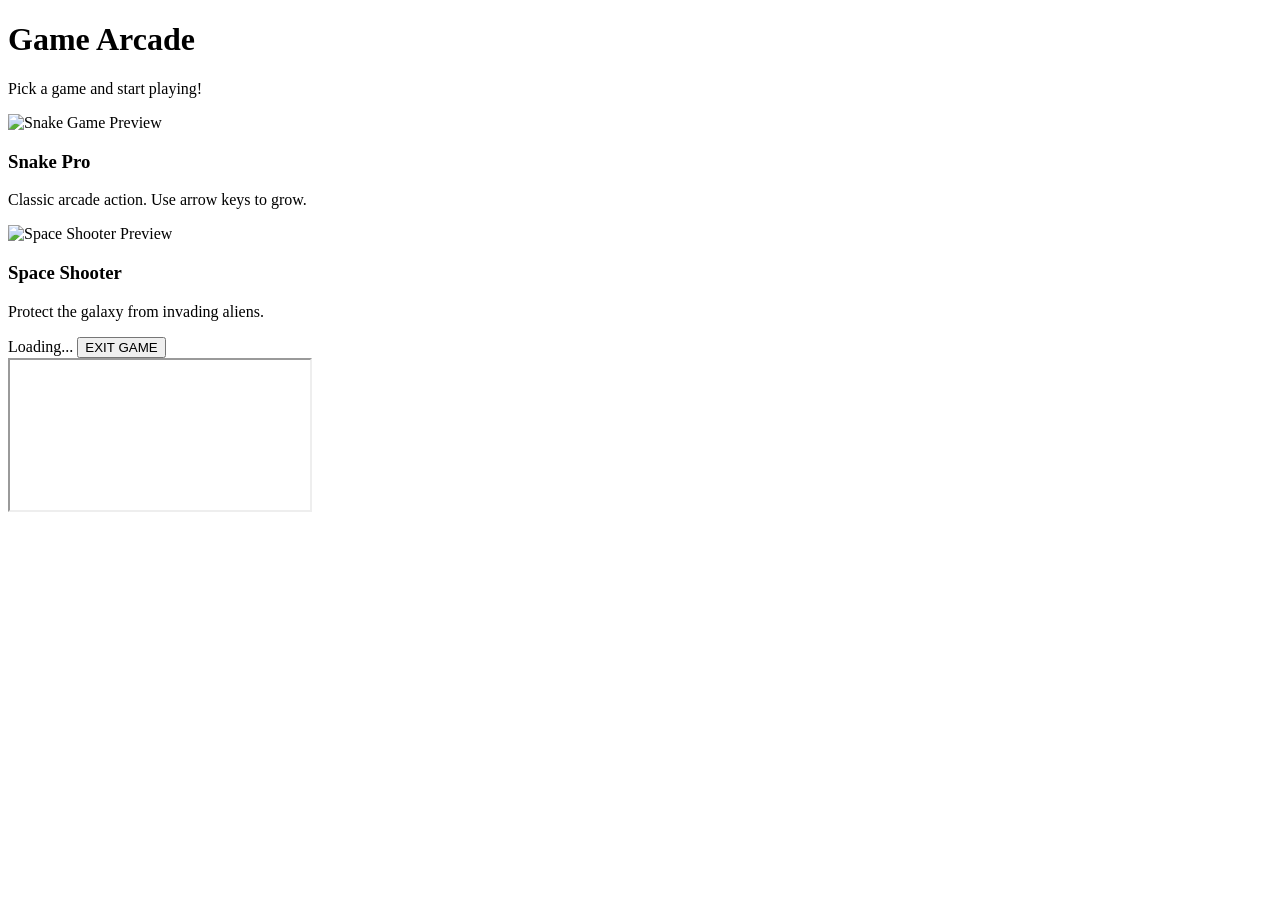
==== index.html @ 24d1bcae "create game collection dashboard" ====
<!DOCTYPE html>
<html lang="en">
<head>
    <meta charset="UTF-8">
    <meta name="viewport" content="width=device-width, initial-scale=1.0">
    <title>My Game Hub</title>
    <link rel="stylesheet" href="style.css">
</head>
<body>

    <header>
        <h1>Game Arcade</h1>
        <p>Pick a game and start playing!</p>
    </header>

    <main class="game-grid">
        <div class="game-card" onclick="openGame('game1/index.html', 'Snake Pro')">
            <img src="images/snake.jpg" alt="Snake Game Preview">
            <div class="game-info">
                <h3>Snake Pro</h3>
                <p>Classic arcade action. Use arrow keys to grow.</p>
            </div>
        </div>

        <div class="game-card" onclick="openGame('game2/index.html', 'Space Shooter')">
            <img src="images/space.jpg" alt="Space Shooter Preview">
            <div class="game-info">
                <h3>Space Shooter</h3>
                <p>Protect the galaxy from invading aliens.</p>
            </div>
        </div>

        </main>

    <div id="game-overlay">
        <div class="overlay-bar">
            <span id="game-title-display">Loading...</span>
            <button class="exit-button" onclick="closeGame()">EXIT GAME</button>
        </div>
        <iframe id="game-iframe" src=""></iframe>
    </div>

    <script>
        const overlay = document.getElementById('game-overlay');
        const iframe = document.getElementById('game-iframe');
        const titleDisplay = document.getElementById('game-title-display');

        // 打开游戏：传入路径和游戏名称
        function openGame(url, title) {
            titleDisplay.innerText = title;
            iframe.src = url;
            overlay.style.display = 'flex';
            document.body.style.overflow = 'hidden'; // 防止主页面在后台滚动
        }

        // 关闭游戏
        function closeGame() {
            overlay.style.display = 'none';
            iframe.src = ''; // 清空 src 会立即停止游戏声音和运行
            document.body.style.overflow = 'auto';
        }

        // 允许按 ESC 键退出游戏
        document.addEventListener('keydown', (e) => {
            if (e.key === 'Escape') closeGame();
        });
    </script>
</body>
</html>
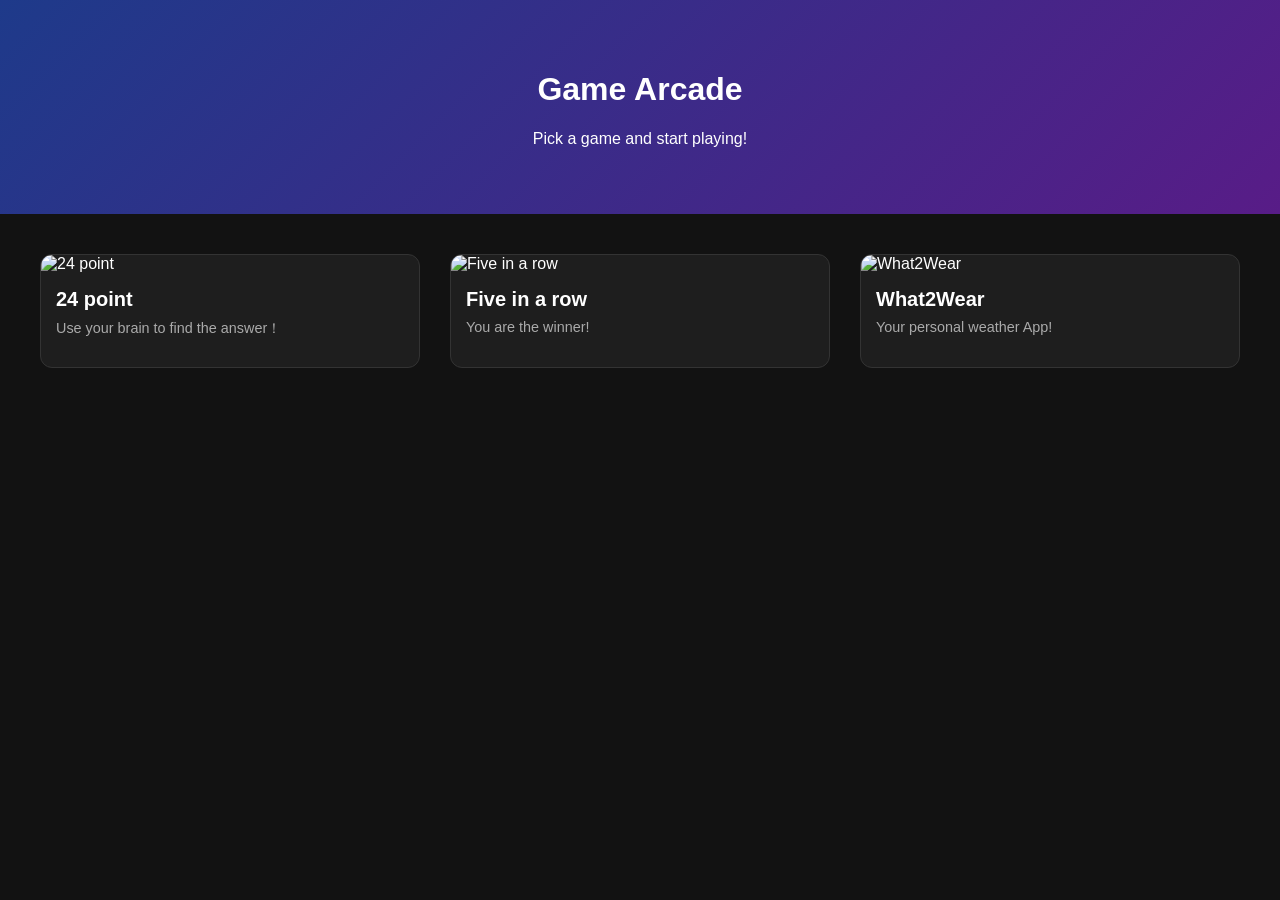
==== commit 107bd0f3: "Update index.html" ====
--- a/index.html
+++ b/index.html
@@ -13,54 +13,82 @@
         <p>Pick a game and start playing!</p>
     </header>
 
-    <main class="game-grid">
-        <div class="game-card" onclick="openGame('game1/index.html', 'Snake Pro')">
-            <img src="images/snake.jpg" alt="Snake Game Preview">
-            <div class="game-info">
-                <h3>Snake Pro</h3>
-                <p>Classic arcade action. Use arrow keys to grow.</p>
-            </div>
-        </div>
-
-        <div class="game-card" onclick="openGame('game2/index.html', 'Space Shooter')">
-            <img src="images/space.jpg" alt="Space Shooter Preview">
-            <div class="game-info">
-                <h3>Space Shooter</h3>
-                <p>Protect the galaxy from invading aliens.</p>
-            </div>
-        </div>
-
-        </main>
+    <main class="game-grid" id="game-container"></main>
 
     <div id="game-overlay">
         <div class="overlay-bar">
             <span id="game-title-display">Loading...</span>
-            <button class="exit-button" onclick="closeGame()">EXIT GAME</button>
+            <button class="exit-button" onclick="closeGame()">EXIT GAME (Esc)</button>
         </div>
         <iframe id="game-iframe" src=""></iframe>
     </div>
 
     <script>
+        const games = [
+            { 
+                title: "24 point", 
+                path: "24-point-game/index.html", 
+                img: "images/24pint.jpg", 
+                desc: "Use your brain to find the answer！" 
+            },
+            { 
+                title: "Five in a row", 
+                path: "Five-in-a-Row/index.html", 
+                img: "images/five.jpg", 
+                desc: "You are the winner!" 
+            },
+            { 
+                title: "What2Wear", 
+                path: "What2Wear/index.html", 
+                img: "images/What2Wear.jpg", 
+                desc: "Your personal weather App!" 
+            },
+            
+        ];
+
+        /* ---------------------------------------------------------
+           2. 自动生成卡片的逻辑 (THE LOGIC)
+           --------------------------------------------------------- */
+        const container = document.getElementById('game-container');
+
+        // 遍历数组，为每个游戏生成 HTML
+        games.forEach(game => {
+            const card = document.createElement('div');
+            card.className = 'game-card';
+            
+            // 点击卡片调用 openGame 函数
+            card.onclick = () => openGame(game.path, game.title);
+
+            card.innerHTML = `
+                <img src="${game.img}" alt="${game.title}">
+                <div class="game-info">
+                    <h3>${game.title}</h3>
+                    <p>${game.desc}</p>
+                </div>
+            `;
+            container.appendChild(card);
+        });
+
+        /* ---------------------------------------------------------
+           3. 游戏运行控制 (THE CONTROLS)
+           --------------------------------------------------------- */
         const overlay = document.getElementById('game-overlay');
         const iframe = document.getElementById('game-iframe');
         const titleDisplay = document.getElementById('game-title-display');
 
-        // 打开游戏：传入路径和游戏名称
         function openGame(url, title) {
             titleDisplay.innerText = title;
             iframe.src = url;
             overlay.style.display = 'flex';
-            document.body.style.overflow = 'hidden'; // 防止主页面在后台滚动
+            document.body.style.overflow = 'hidden';
         }
 
-        // 关闭游戏
         function closeGame() {
             overlay.style.display = 'none';
-            iframe.src = ''; // 清空 src 会立即停止游戏声音和运行
+            iframe.src = '';
             document.body.style.overflow = 'auto';
         }
 
-        // 允许按 ESC 键退出游戏
         document.addEventListener('keydown', (e) => {
             if (e.key === 'Escape') closeGame();
         });
--- a/style.css
+++ b/style.css
@@ -0,0 +1,90 @@
+/* General Page Styling */
+body {
+    margin: 0;
+    padding: 0;
+    font-family: 'Segoe UI', sans-serif;
+    background-color: #121212;
+    color: #ffffff;
+}
+
+header {
+    text-align: center;
+    padding: 50px 20px;
+    background: linear-gradient(135deg, #1e3a8a, #581c87);
+}
+
+/* Grid Layout for Game Cards */
+.game-grid {
+    display: grid;
+    grid-template-columns: repeat(auto-fill, minmax(280px, 1fr));
+    gap: 30px;
+    padding: 40px;
+    max-width: 1200px;
+    margin: 0 auto;
+}
+
+/* Individual Card Styling */
+.game-card {
+    background-color: #1e1e1e;
+    border-radius: 12px;
+    overflow: hidden;
+    cursor: pointer;
+    transition: transform 0.3s ease, border 0.3s ease;
+    border: 1px solid #333;
+}
+
+.game-card:hover {
+    transform: scale(1.05);
+    border-color: #3b82f6;
+}
+
+.game-card img {
+    width: 100%;
+    height: 180px;
+    object-fit: cover; /* 保证图片不拉伸 */
+}
+
+.game-info {
+    padding: 15px;
+}
+
+.game-info h3 { margin: 0; font-size: 1.25rem; }
+.game-info p { color: #aaa; font-size: 0.9rem; margin-top: 8px; }
+
+/* Fullscreen Overlay System */
+#game-overlay {
+    display: none;
+    position: fixed;
+    top: 0;
+    left: 0;
+    width: 100%;
+    height: 100%;
+    background: #000;
+    z-index: 1000;
+    flex-direction: column;
+}
+
+.overlay-bar {
+    height: 50px;
+    background: #222;
+    display: flex;
+    justify-content: space-between;
+    align-items: center;
+    padding: 0 20px;
+}
+
+.exit-button {
+    background: #dc2626;
+    color: white;
+    border: none;
+    padding: 5px 15px;
+    border-radius: 4px;
+    cursor: pointer;
+    font-weight: bold;
+}
+
+#game-iframe {
+    width: 100%;
+    flex-grow: 1; /* 占据剩余的所有空间 */
+    border: none;
+}
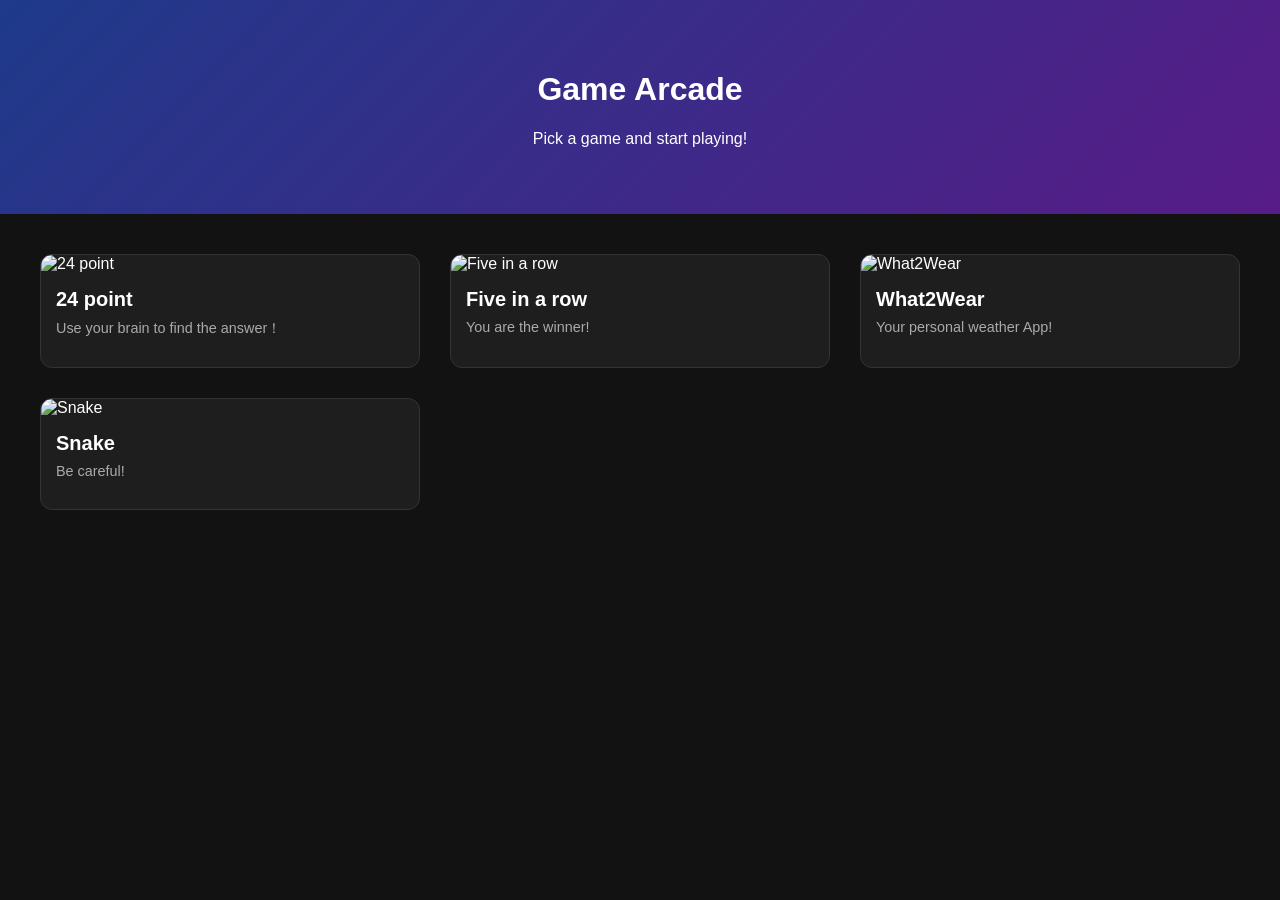
==== commit 8b09bfc1: "added game" ====
--- a/index.html
+++ b/index.html
@@ -42,6 +42,12 @@
                 path: "What2Wear/index.html", 
                 img: "images/What2Wear.jpg", 
                 desc: "Your personal weather App!" 
+            },
+            { 
+                title: "Snake", 
+                path: "snake/index.html", 
+                img: "images/snake.jpg", 
+                desc: "Be careful!" 
             },
             
         ];
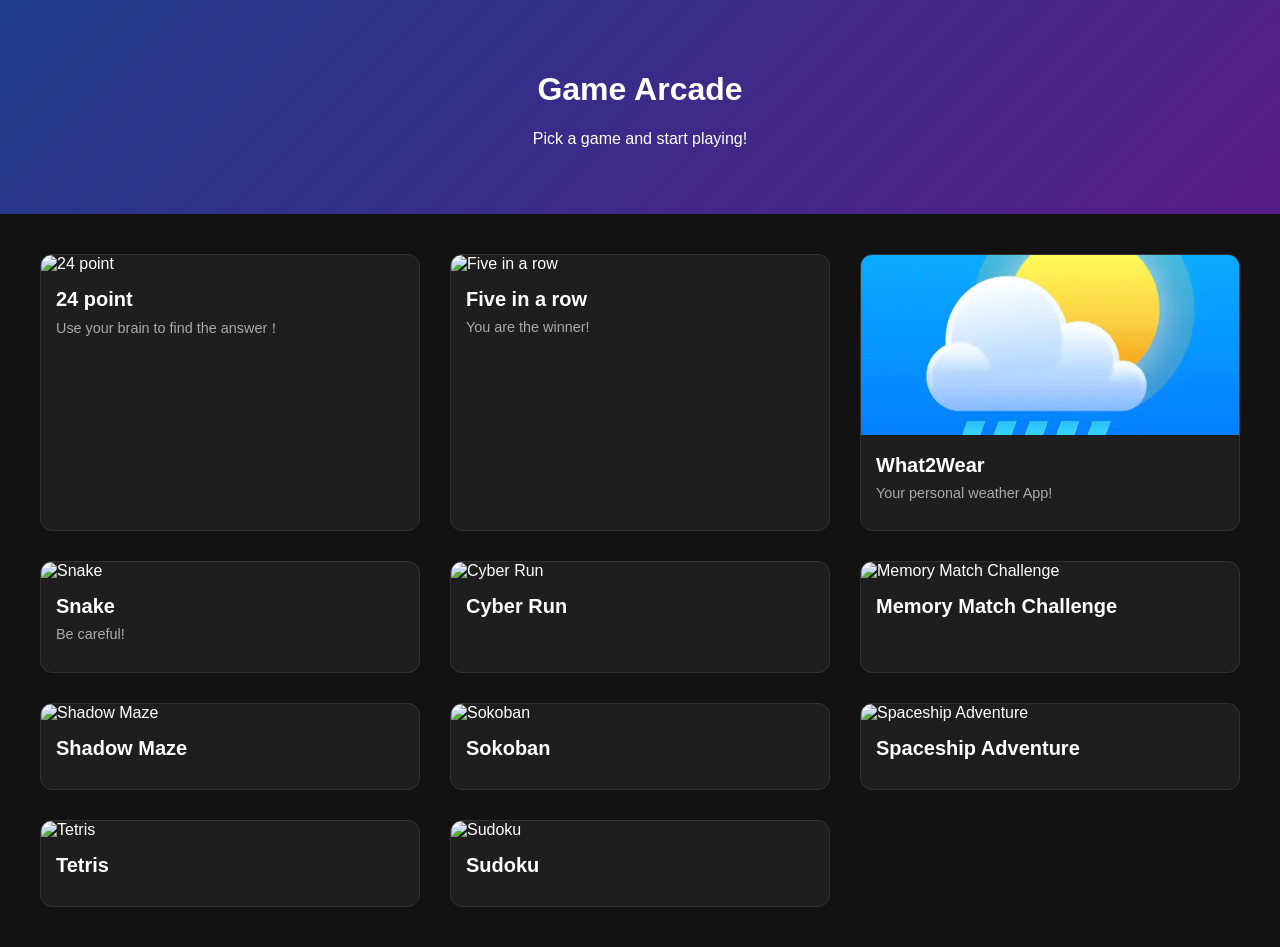
==== commit c805207d: "added games in dashborad" ====
--- a/index.html
+++ b/index.html
@@ -48,6 +48,48 @@
                 path: "snake/index.html", 
                 img: "images/snake.jpg", 
                 desc: "Be careful!" 
+            },
+            { 
+                title: "Cyber Run", 
+                path: "Cyber-Run/index.html", 
+                img: "images/Cyber-Run.jpg", 
+                desc: " " 
+            },
+            { 
+                title: "Memory Match Challenge", 
+                path: "Memory-Match-Challenge/index.html", 
+                img: "images/Memory-Match-Challenge.jpg", 
+                desc: " " 
+            },
+            { 
+                title: "Shadow Maze", 
+                path: "Shadow-Maze/index.html", 
+                img: "images/Shadow-Maze.jpg", 
+                desc: " " 
+            },
+            { 
+                title: "Sokoban", 
+                path: "Sokoban/index.html", 
+                img: "images/Sokoban.jpg", 
+                desc: " " 
+            },
+            { 
+                title: "Spaceship Adventure", 
+                path: "Spaceship-adventure/index.html", 
+                img: "images/Spaceship-adventure.jpg", 
+                desc: " " 
+            },
+            { 
+                title: "Tetris", 
+                path: "Tetris/index.html", 
+                img: "images/Tetris.jpg", 
+                desc: " " 
+            },
+            { 
+                title: "Sudoku", 
+                path: "Sudoku-game/index.html", 
+                img: "images/Sudoku-game.jpg", 
+                desc: " " 
             },
             
         ];
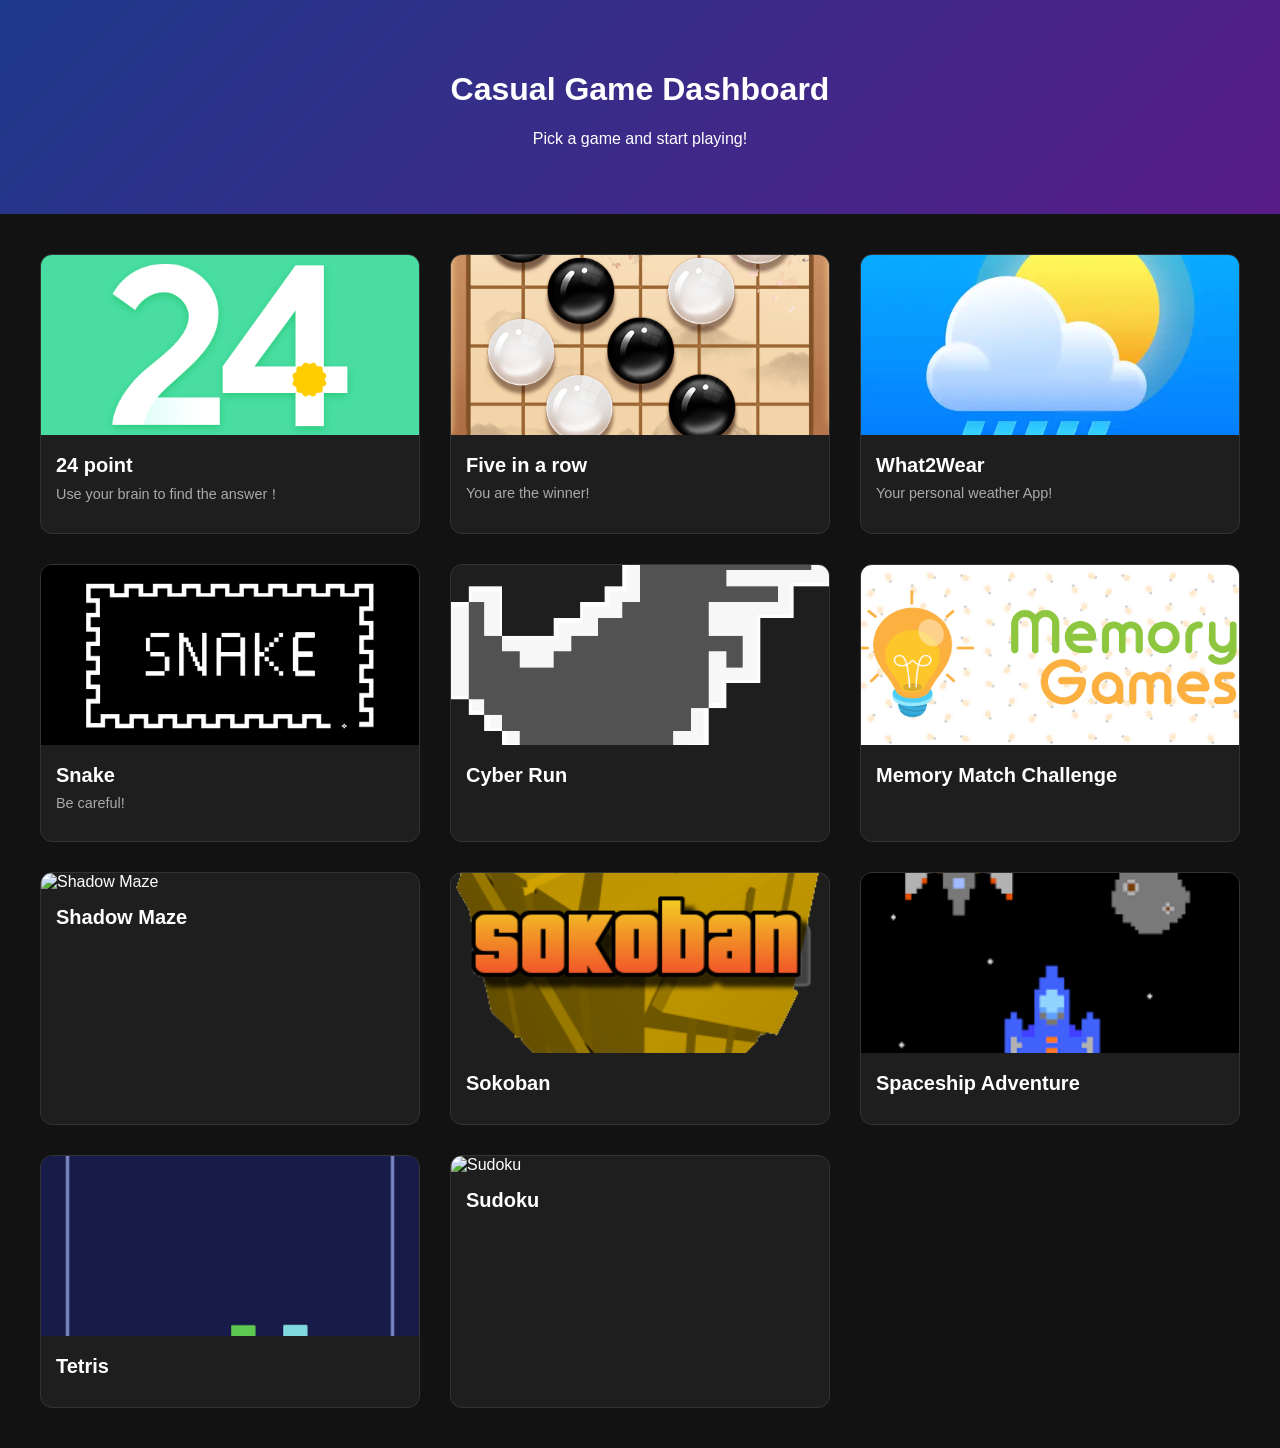
==== commit afb7dc1e: "updated UI" ====
--- a/index.html
+++ b/index.html
@@ -9,7 +9,7 @@
 <body>
 
     <header>
-        <h1>Game Arcade</h1>
+        <h1>Casual Game Dashboard</h1>
         <p>Pick a game and start playing!</p>
     </header>
 
@@ -18,7 +18,7 @@
     <div id="game-overlay">
         <div class="overlay-bar">
             <span id="game-title-display">Loading...</span>
-            <button class="exit-button" onclick="closeGame()">EXIT GAME (Esc)</button>
+            <button class="exit-button" onclick="closeGame()">Go back to menu (Esc)</button>
         </div>
         <iframe id="game-iframe" src=""></iframe>
     </div>
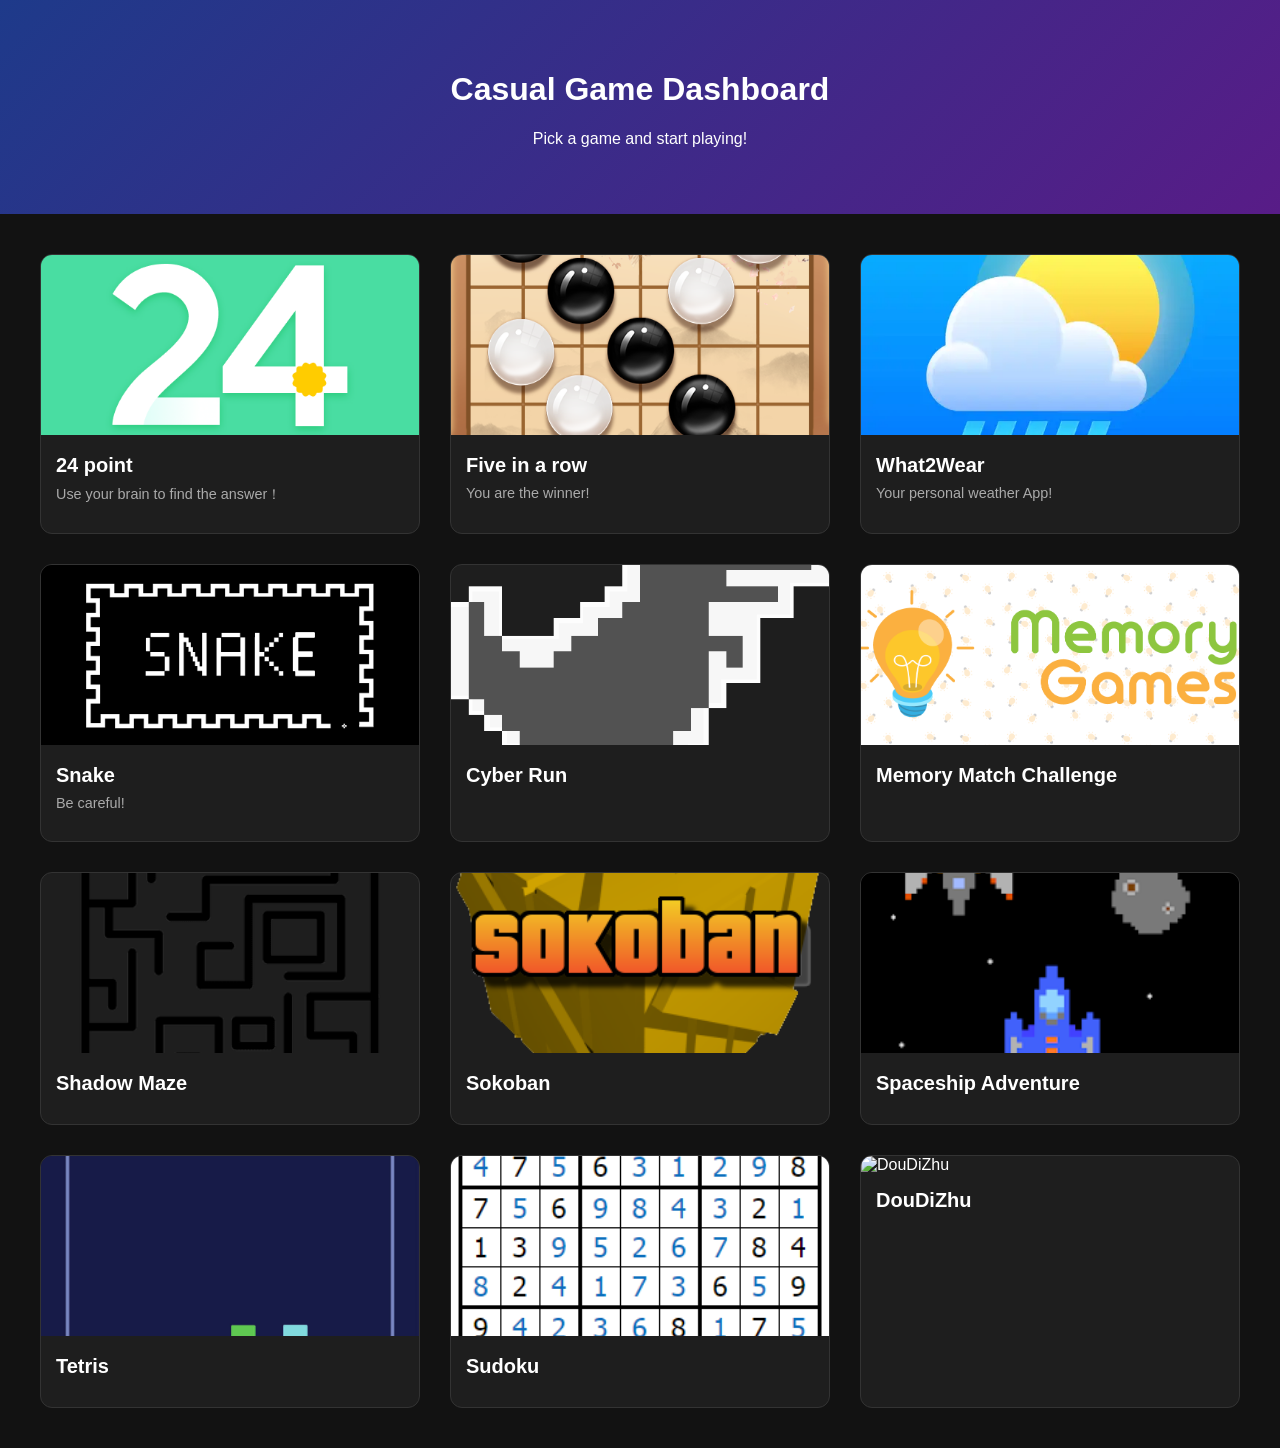
==== commit 76c9841d: "added new game" ====
--- a/index.html
+++ b/index.html
@@ -91,6 +91,12 @@
                 img: "images/Sudoku-game.jpg", 
                 desc: " " 
             },
+            { 
+                title: "DouDiZhu", 
+                path: "DouDiZhu/index.html", 
+                img: "images/DouDiZhu.jpg", 
+                desc: " " 
+            },
             
         ];
 
